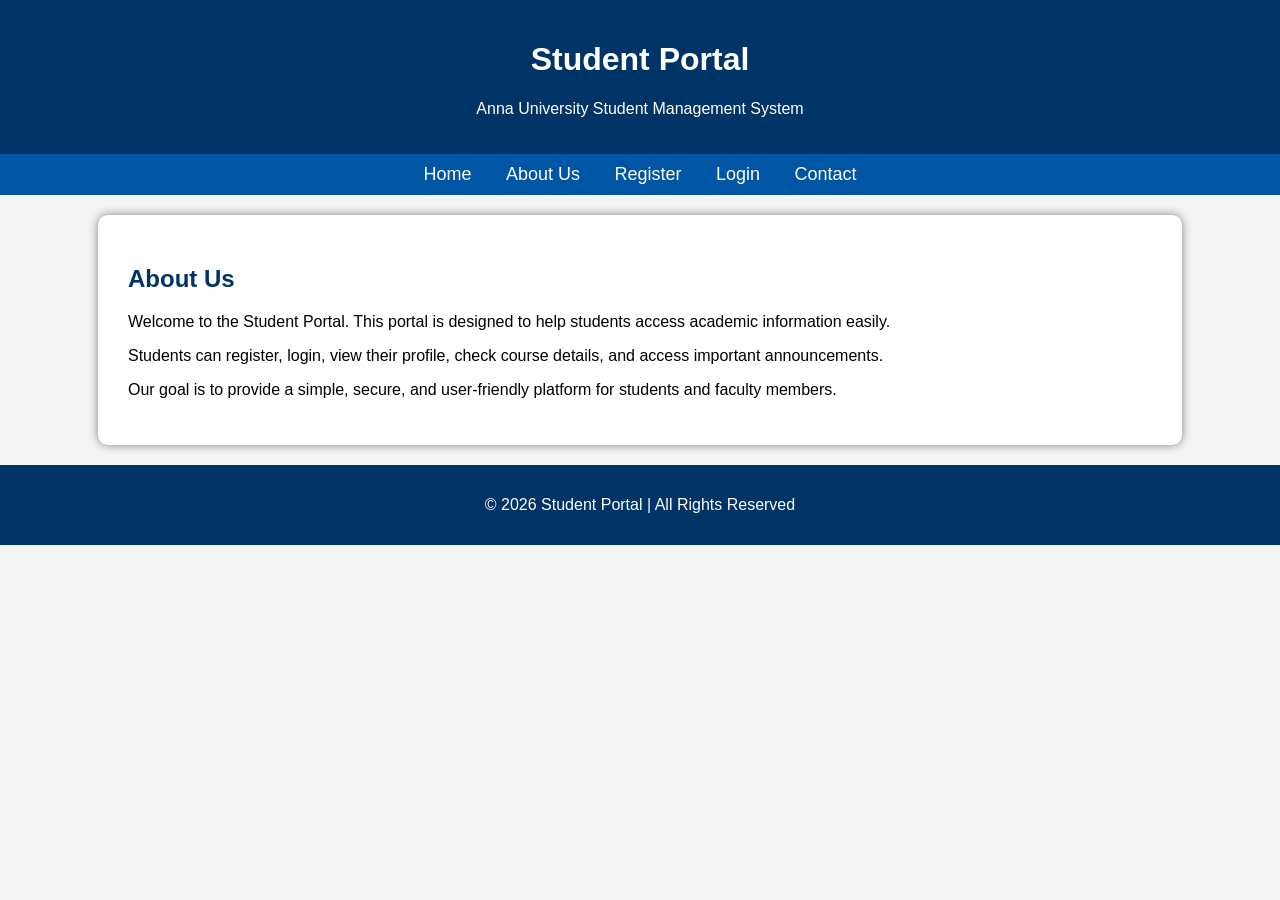
==== about.html @ 0d5e8be3 "Initial commit" ====
<!DOCTYPE html>
<html>
<head>
    <title>About Us - Student Portal</title>
    <style>
        body{
            font-family: Arial, sans-serif;
            margin:0;
            padding:0;
            background:#f4f4f4;
        }

        header{
            background:#003366;
            color:white;
            text-align:center;
            padding:20px;
        }

        nav{
            background:#0055a5;
            padding:10px;
            text-align:center;
        }

        nav a{
            color:white;
            text-decoration:none;
            margin:15px;
            font-size:18px;
        }

        .container{
            width:80%;
            margin:auto;
            background:white;
            padding:30px;
            margin-top:20px;
            border-radius:10px;
            box-shadow:0 0 10px gray;
        }

        h2{
            color:#003366;
        }

        footer{
            background:#003366;
            color:white;
            text-align:center;
            padding:15px;
            margin-top:20px;
        }
    </style>
</head>
<body>

<header>
    <h1>Student Portal</h1>
    <p>Anna University Student Management System</p>
</header>

<nav>
    <a href="index.html">Home</a>
    <a href="about.html">About Us</a>
    <a href="register.html">Register</a>
    <a href="login.html">Login</a>
    <a href="contact.html">Contact</a>
</nav>

<div class="container">
    <h2>About Us</h2>

    <p>
        Welcome to the Student Portal. This portal is designed to help
        students access academic information easily.
    </p>

    <p>
        Students can register, login, view their profile,
        check course details, and access important announcements.
    </p>

    <p>
        Our goal is to provide a simple, secure, and user-friendly
        platform for students and faculty members.
    </p>
</div>

<footer>
    <p>&copy; 2026 Student Portal | All Rights Reserved</p>
</footer>

</body>
</html>
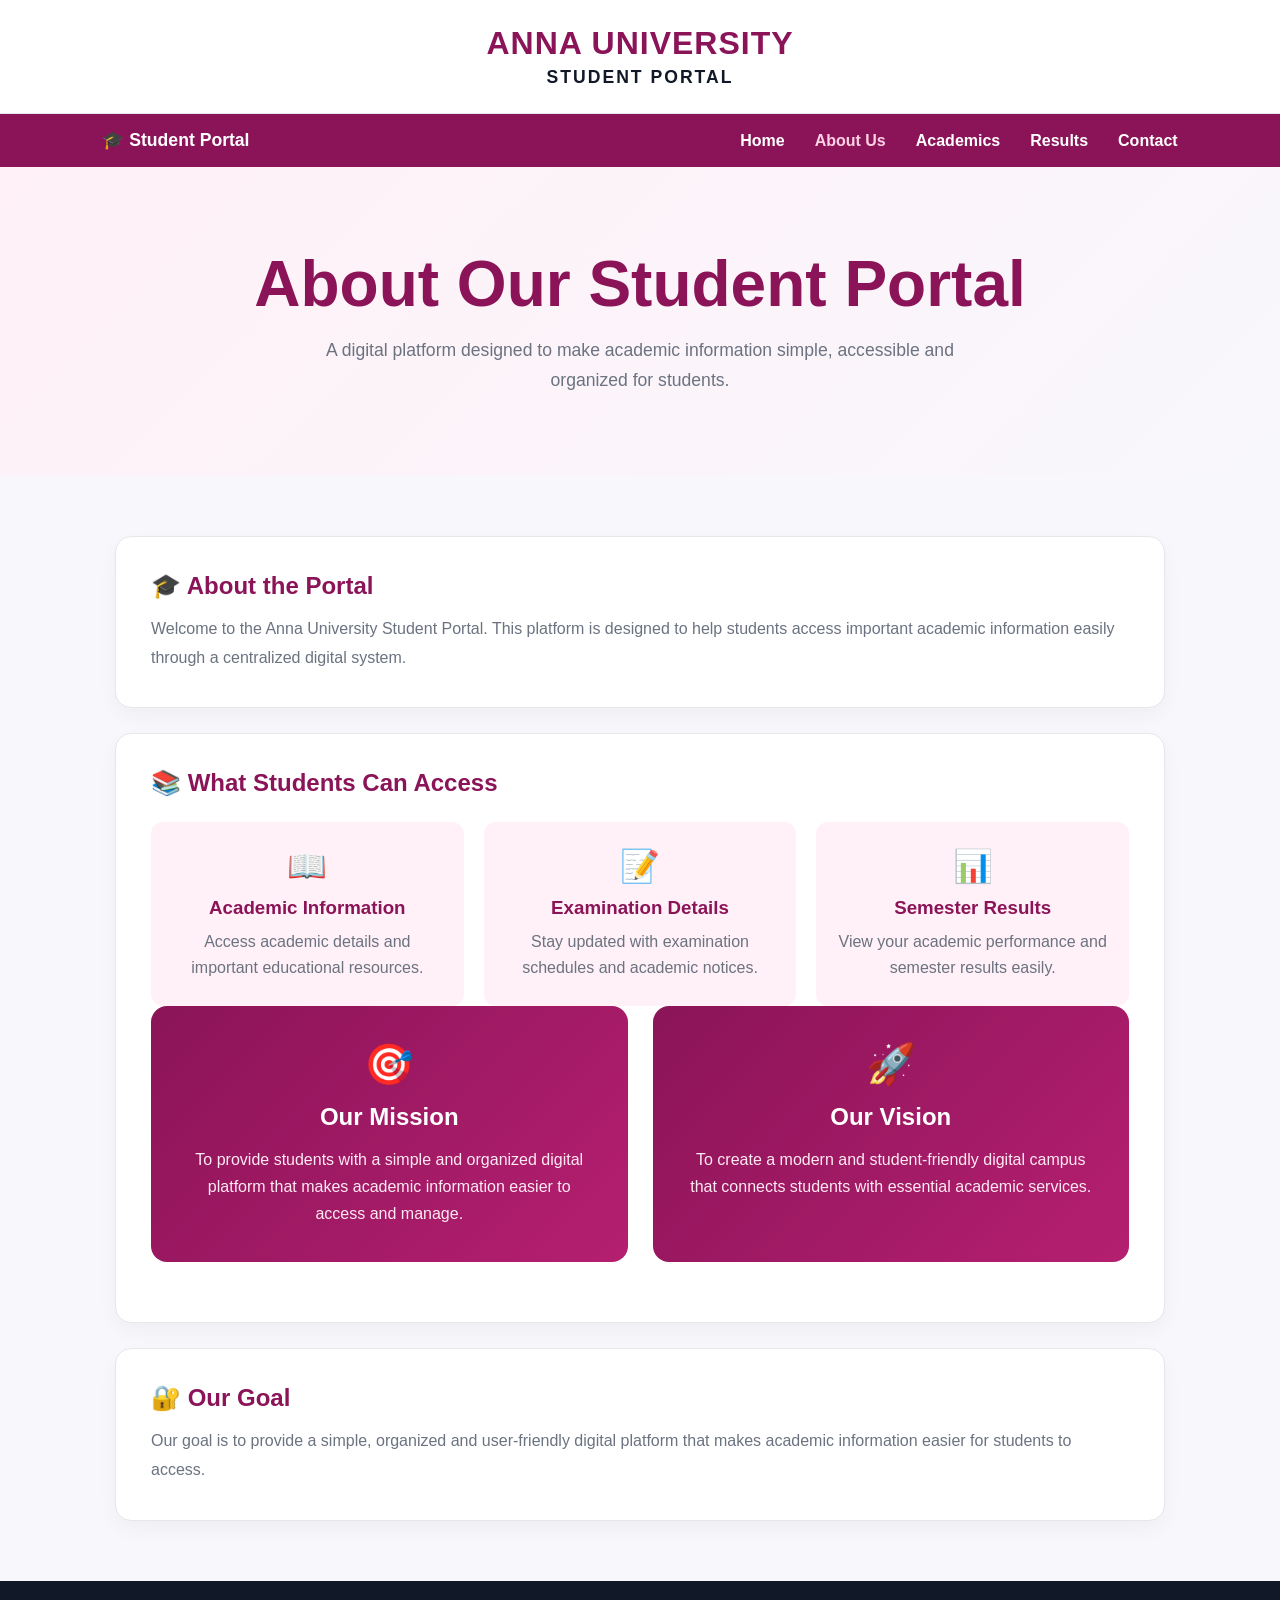
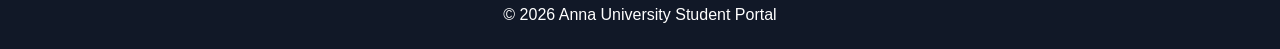
==== commit c4940e3c: "Updated About page UI" ====
--- a/about.html
+++ b/about.html
@@ -1,95 +1,199 @@
 <!DOCTYPE html>
-<html>
+<html lang="en">
+
 <head>
-    <title>About Us - Student Portal</title>
-    <style>
-        body{
-            font-family: Arial, sans-serif;
-            margin:0;
-            padding:0;
-            background:#f4f4f4;
-        }
 
-        header{
-            background:#003366;
-            color:white;
-            text-align:center;
-            padding:20px;
-        }
+    <meta charset="UTF-8">
 
-        nav{
-            background:#0055a5;
-            padding:10px;
-            text-align:center;
-        }
+    <meta name="viewport" content="width=device-width, initial-scale=1.0">
 
-        nav a{
-            color:white;
-            text-decoration:none;
-            margin:15px;
-            font-size:18px;
-        }
+    <title>About Us | Student Portal</title>
 
-        .container{
-            width:80%;
-            margin:auto;
-            background:white;
-            padding:30px;
-            margin-top:20px;
-            border-radius:10px;
-            box-shadow:0 0 10px gray;
-        }
+    <link rel="stylesheet" href="css/about.css">
 
-        h2{
-            color:#003366;
-        }
+</head>
 
-        footer{
-            background:#003366;
-            color:white;
-            text-align:center;
-            padding:15px;
-            margin-top:20px;
-        }
-    </style>
-</head>
 <body>
 
+
 <header>
-    <h1>Student Portal</h1>
-    <p>Anna University Student Management System</p>
+
+    <h1>ANNA UNIVERSITY</h1>
+
+    <h2>STUDENT PORTAL</h2>
+
 </header>
 
+
 <nav>
-    <a href="index.html">Home</a>
-    <a href="about.html">About Us</a>
-    <a href="register.html">Register</a>
-    <a href="login.html">Login</a>
-    <a href="contact.html">Contact</a>
+
+    <div class="nav-logo">
+        🎓 Student Portal
+    </div>
+
+
+    <div class="nav-links">
+
+        <a href="index.html">
+            Home
+        </a>
+
+        <a href="about.html" class="active">
+            About Us
+        </a>
+
+        <a href="academics.html">
+            Academics
+        </a>
+
+        <a href="results.html">
+            Results
+        </a>
+
+        <a href="contact.html">
+            Contact
+        </a>
+
+    </div>
+
 </nav>
 
-<div class="container">
-    <h2>About Us</h2>
+
+<section class="about-hero">
+
+    <h1>About Our Student Portal</h1>
 
     <p>
-        Welcome to the Student Portal. This portal is designed to help
-        students access academic information easily.
+        A digital platform designed to make academic information
+        simple, accessible and organized for students.
     </p>
 
-    <p>
-        Students can register, login, view their profile,
-        check course details, and access important announcements.
-    </p>
+</section>
 
-    <p>
-        Our goal is to provide a simple, secure, and user-friendly
-        platform for students and faculty members.
-    </p>
+
+<main class="about-container">
+
+
+    <div class="about-card">
+
+        <h2>🎓 About the Portal</h2>
+
+        <p>
+            Welcome to the Anna University Student Portal.
+            This platform is designed to help students access
+            important academic information easily through a
+            centralized digital system.
+        </p>
+
+    </div>
+
+
+   <div class="about-card">
+
+    <h2>📚 What Students Can Access</h2>
+
+    <div class="feature-grid">
+
+        <div class="feature-item">
+
+            <div class="feature-icon">📖</div>
+
+            <h3>Academic Information</h3>
+
+            <p>
+                Access academic details and important
+                educational resources.
+            </p>
+
+        </div>
+
+
+        <div class="feature-item">
+
+            <div class="feature-icon">📝</div>
+
+            <h3>Examination Details</h3>
+
+            <p>
+                Stay updated with examination schedules
+                and academic notices.
+            </p>
+
+        </div>
+
+
+        <div class="feature-item">
+
+            <div class="feature-icon">📊</div>
+
+            <h3>Semester Results</h3>
+
+            <p>
+                View your academic performance and
+                semester results easily.
+            </p>
+
+        </div>
+
+    </div>
+    <div class="mission-section">
+
+    <div class="mission-card">
+
+        <div class="mission-icon">🎯</div>
+
+        <h2>Our Mission</h2>
+
+        <p>
+            To provide students with a simple and organized
+            digital platform that makes academic information
+            easier to access and manage.
+        </p>
+
+    </div>
+
+
+    <div class="mission-card">
+
+        <div class="mission-icon">🚀</div>
+
+        <h2>Our Vision</h2>
+
+        <p>
+            To create a modern and student-friendly digital
+            campus that connects students with essential
+            academic services.
+        </p>
+
+    </div>
+
 </div>
 
+</div>
+
+    <div class="about-card">
+
+        <h2>🔐 Our Goal</h2>
+
+        <p>
+            Our goal is to provide a simple, organized and
+            user-friendly digital platform that makes academic
+            information easier for students to access.
+        </p>
+
+    </div>
+
+
+</main>
+
+
 <footer>
-    <p>&copy; 2026 Student Portal | All Rights Reserved</p>
+
+    © 2026 Anna University Student Portal
+
 </footer>
 
+
 </body>
+
 </html>
--- a/css/about.css
+++ b/css/about.css
@@ -0,0 +1,338 @@
+/* =========================
+   GLOBAL RESET
+========================= */
+
+* {
+    margin: 0;
+    padding: 0;
+    box-sizing: border-box;
+}
+
+body {
+    font-family: Arial, sans-serif;
+    background: #f8f7fc;
+    color: #1f2937;
+}
+
+
+/* =========================
+   HEADER
+========================= */
+
+header {
+    background: white;
+    padding: 25px 20px;
+    text-align: center;
+    border-bottom: 1px solid #e5e7eb;
+}
+
+header h1 {
+    color: #8b1458;
+    font-size: 2rem;
+    letter-spacing: 1px;
+}
+
+header h2 {
+    color: #111827;
+    font-size: 1.1rem;
+    margin-top: 5px;
+    letter-spacing: 2px;
+}
+
+
+/* =========================
+   NAVIGATION
+========================= */
+
+nav {
+    background: #8b1458;
+
+    display: flex;
+    justify-content: space-between;
+    align-items: center;
+
+    padding: 16px 8%;
+}
+
+.nav-logo {
+    color: white;
+    font-size: 1.1rem;
+    font-weight: bold;
+}
+
+.nav-links {
+    display: flex;
+    gap: 30px;
+}
+
+.nav-links a {
+    color: white;
+    text-decoration: none;
+    font-weight: bold;
+    position: relative;
+}
+
+.nav-links a::after {
+    content: "";
+
+    position: absolute;
+
+    width: 0;
+    height: 2px;
+
+    background: white;
+
+    left: 0;
+    bottom: -6px;
+
+    transition: width 0.3s ease;
+}
+
+.nav-links a:hover::after {
+    width: 100%;
+}
+
+.nav-links a.active {
+    color: #ffd1e5;
+}
+
+
+/* =========================
+   ABOUT HERO
+========================= */
+
+.about-hero {
+    text-align: center;
+
+    padding: 80px 20px;
+
+    background: linear-gradient(
+        135deg,
+        #fff1f7,
+        #f8f7fc
+    );
+}
+
+.about-hero h1 {
+    color: #8b1458;
+
+    font-size: clamp(2.5rem, 5vw, 4rem);
+
+    margin-bottom: 15px;
+}
+
+.about-hero p {
+    max-width: 650px;
+
+    margin: auto;
+
+    color: #6b7280;
+
+    font-size: 1.1rem;
+    line-height: 1.7;
+}
+
+
+/* =========================
+   CONTENT CONTAINER
+========================= */
+
+.about-container {
+    max-width: 1100px;
+
+    margin: 60px auto;
+
+    padding: 0 25px;
+}
+
+
+/* =========================
+   ABOUT CARDS
+========================= */
+
+.about-card {
+    background: white;
+
+    padding: 35px;
+
+    margin-bottom: 25px;
+
+    border-radius: 16px;
+
+    border: 1px solid #e5e7eb;
+
+    box-shadow: 0 8px 20px rgba(0, 0, 0, 0.04);
+
+    transition: all 0.3s ease;
+}
+
+.about-card:hover {
+    transform: translateY(-5px);
+
+    box-shadow: 0 12px 25px rgba(0, 0, 0, 0.1);
+}
+
+.about-card h2 {
+    color: #8b1458;
+
+    margin-bottom: 15px;
+}
+
+.about-card p {
+    color: #6b7280;
+
+    line-height: 1.8;
+}
+
+
+/* =========================
+   FOOTER
+========================= */
+
+footer {
+    background: #111827;
+
+    color: white;
+
+    text-align: center;
+
+    padding: 25px;
+
+    margin-top: 60px;
+}
+
+
+/* =========================
+   RESPONSIVE DESIGN
+========================= */
+
+@media (max-width: 600px) {
+
+    nav {
+        flex-direction: column;
+        gap: 15px;
+    }
+.feature-grid {
+    grid-template-columns: 1fr;
+}
+.mission-section {
+    grid-template-columns: 1fr;
+}
+    .nav-links {
+        flex-wrap: wrap;
+        justify-content: center;
+        gap: 15px;
+    }
+
+    .about-hero {
+        padding: 60px 20px;
+    }
+
+    .about-card {
+        padding: 25px 20px;
+    }
+
+}
+/* =========================
+   FEATURE GRID
+========================= */
+
+.feature-grid {
+    display: grid;
+
+    grid-template-columns: repeat(3, 1fr);
+
+    gap: 20px;
+
+    margin-top: 25px;
+}
+
+.feature-item {
+    padding: 25px 20px;
+
+    background: #fff1f7;
+
+    border-radius: 12px;
+
+    text-align: center;
+
+    transition: all 0.3s ease;
+}
+
+.feature-item:hover {
+    transform: translateY(-5px);
+
+    box-shadow: 0 8px 18px rgba(0, 0, 0, 0.08);
+}
+
+.feature-icon {
+    font-size: 2rem;
+
+    margin-bottom: 12px;
+}
+
+.feature-item h3 {
+    color: #8b1458;
+
+    margin-bottom: 10px;
+}
+
+.feature-item p {
+    color: #6b7280;
+
+    line-height: 1.6;
+}
+/* =========================
+   MISSION AND VISION
+========================= */
+
+.mission-section {
+    display: grid;
+
+    grid-template-columns: repeat(2, 1fr);
+
+    gap: 25px;
+
+    margin-bottom: 25px;
+}
+
+.mission-card {
+    background: linear-gradient(
+        135deg,
+        #8b1458,
+        #b51f70
+    );
+
+    color: white;
+
+    padding: 35px;
+
+    border-radius: 16px;
+
+    text-align: center;
+
+    transition: all 0.3s ease;
+}
+
+.mission-card:hover {
+    transform: translateY(-6px);
+
+    box-shadow: 0 12px 25px rgba(139, 20, 88, 0.25);
+}
+
+.mission-icon {
+    font-size: 2.5rem;
+
+    margin-bottom: 15px;
+}
+
+.mission-card h2 {
+    color: white;
+    margin-bottom: 15px;
+}
+
+.mission-card p {
+    line-height: 1.7;
+
+    color: #ffeaf3;
+}
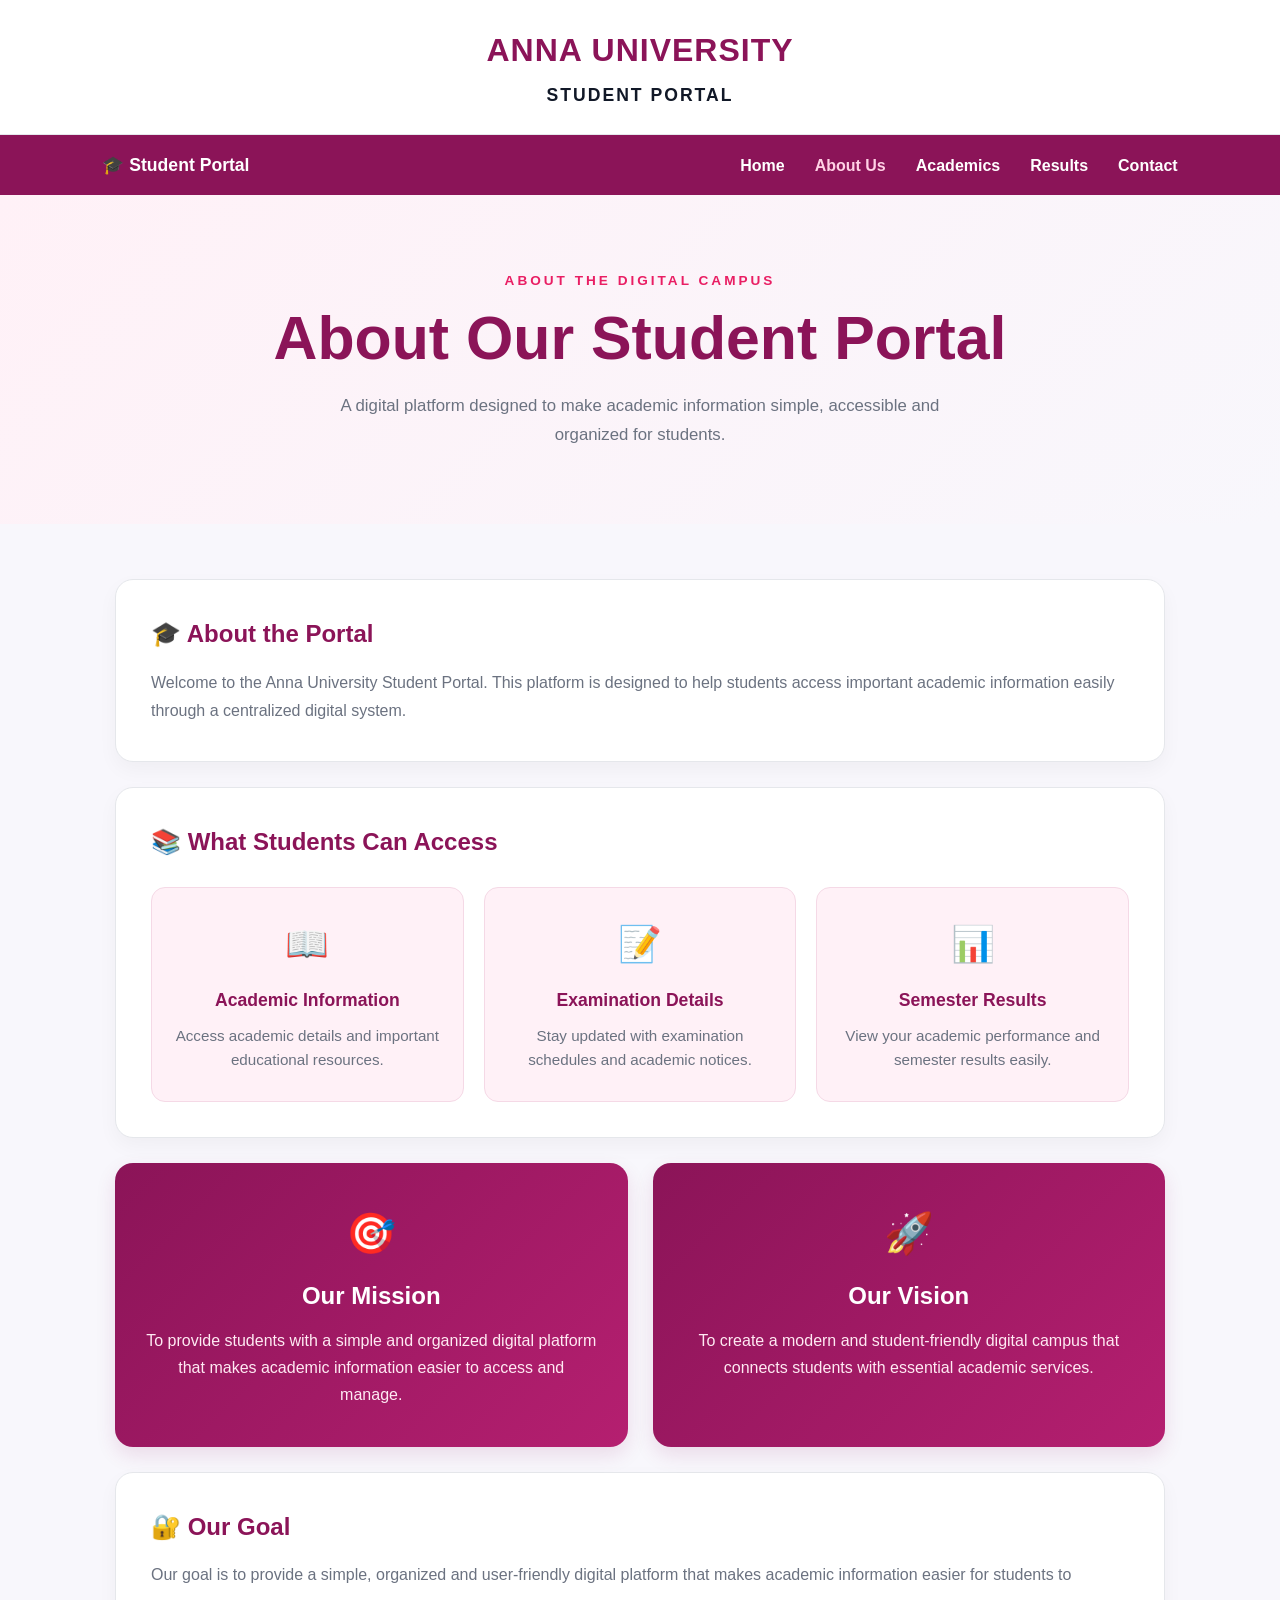
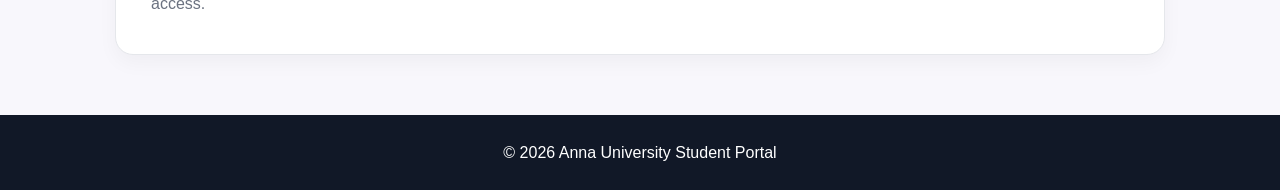
==== commit afde2e95: "Complete student portal with Firebase and responsive UI" ====
--- a/about.html
+++ b/about.html
@@ -14,7 +14,6 @@
 </head>
 
 <body>
-
 
 <header>
 
@@ -31,8 +30,11 @@
         🎓 Student Portal
     </div>
 
-
-    <div class="nav-links">
+    <button class="menu-toggle" id="menuToggle">
+        ☰
+    </button>
+
+    <div class="nav-links" id="navLinks">
 
         <a href="index.html">
             Home
@@ -60,6 +62,8 @@
 
 
 <section class="about-hero">
+
+    <p class="hero-label">ABOUT THE DIGITAL CAMPUS</p>
 
     <h1>About Our Student Portal</h1>
 
@@ -74,7 +78,9 @@
 <main class="about-container">
 
 
-    <div class="about-card">
+    <!-- About Portal -->
+
+    <section class="about-card">
 
         <h2>🎓 About the Portal</h2>
 
@@ -85,93 +91,102 @@
             centralized digital system.
         </p>
 
-    </div>
-
-
-   <div class="about-card">
-
-    <h2>📚 What Students Can Access</h2>
-
-    <div class="feature-grid">
-
-        <div class="feature-item">
-
-            <div class="feature-icon">📖</div>
-
-            <h3>Academic Information</h3>
+    </section>
+
+
+    <!-- Student Features -->
+
+    <section class="about-card">
+
+        <h2>📚 What Students Can Access</h2>
+
+        <div class="feature-grid">
+
+            <div class="feature-item">
+
+                <div class="feature-icon">📖</div>
+
+                <h3>Academic Information</h3>
+
+                <p>
+                    Access academic details and important
+                    educational resources.
+                </p>
+
+            </div>
+
+
+            <div class="feature-item">
+
+                <div class="feature-icon">📝</div>
+
+                <h3>Examination Details</h3>
+
+                <p>
+                    Stay updated with examination schedules
+                    and academic notices.
+                </p>
+
+            </div>
+
+
+            <div class="feature-item">
+
+                <div class="feature-icon">📊</div>
+
+                <h3>Semester Results</h3>
+
+                <p>
+                    View your academic performance and
+                    semester results easily.
+                </p>
+
+            </div>
+
+        </div>
+
+    </section>
+
+
+    <!-- Mission and Vision -->
+
+    <section class="mission-section">
+
+        <div class="mission-card">
+
+            <div class="mission-icon">🎯</div>
+
+            <h2>Our Mission</h2>
 
             <p>
-                Access academic details and important
-                educational resources.
+                To provide students with a simple and organized
+                digital platform that makes academic information
+                easier to access and manage.
             </p>
 
         </div>
 
 
-        <div class="feature-item">
-
-            <div class="feature-icon">📝</div>
-
-            <h3>Examination Details</h3>
+        <div class="mission-card">
+
+            <div class="mission-icon">🚀</div>
+
+            <h2>Our Vision</h2>
 
             <p>
-                Stay updated with examination schedules
-                and academic notices.
+                To create a modern and student-friendly digital
+                campus that connects students with essential
+                academic services.
             </p>
 
         </div>
 
-
-        <div class="feature-item">
-
-            <div class="feature-icon">📊</div>
-
-            <h3>Semester Results</h3>
-
-            <p>
-                View your academic performance and
-                semester results easily.
-            </p>
-
-        </div>
-
-    </div>
-    <div class="mission-section">
-
-    <div class="mission-card">
-
-        <div class="mission-icon">🎯</div>
-
-        <h2>Our Mission</h2>
-
-        <p>
-            To provide students with a simple and organized
-            digital platform that makes academic information
-            easier to access and manage.
-        </p>
-
-    </div>
-
-
-    <div class="mission-card">
-
-        <div class="mission-icon">🚀</div>
-
-        <h2>Our Vision</h2>
-
-        <p>
-            To create a modern and student-friendly digital
-            campus that connects students with essential
-            academic services.
-        </p>
-
-    </div>
-
-</div>
-
-</div>
-
-    <div class="about-card">
+    </section>
+
+
+    <!-- Goal -->
+
+    <section class="about-card goal-card">
 
         <h2>🔐 Our Goal</h2>
 
@@ -181,7 +196,7 @@
             information easier for students to access.
         </p>
 
-    </div>
+    </section>
 
 
 </main>
@@ -194,6 +209,8 @@
 </footer>
 
 
+<script src="js/menu.js"></script>
+
 </body>
 
 </html>
--- a/css/about.css
+++ b/css/about.css
@@ -12,6 +12,7 @@
     font-family: Arial, sans-serif;
     background: #f8f7fc;
     color: #1f2937;
+    line-height: 1.6;
 }
 
 
@@ -98,13 +99,33 @@
 
 
 /* =========================
+   HAMBURGER BUTTON
+========================= */
+
+.menu-toggle {
+    display: none;
+
+    background: transparent;
+    border: none;
+
+    color: white;
+
+    font-size: 28px;
+
+    cursor: pointer;
+
+    padding: 4px 8px;
+}
+
+
+/* =========================
    ABOUT HERO
 ========================= */
 
 .about-hero {
     text-align: center;
 
-    padding: 80px 20px;
+    padding: 75px 20px;
 
     background: linear-gradient(
         135deg,
@@ -113,41 +134,56 @@
     );
 }
 
+.hero-label {
+    color: #e91e63;
+
+    font-size: 0.85rem;
+
+    font-weight: bold;
+
+    letter-spacing: 3px;
+
+    margin-bottom: 12px;
+}
+
 .about-hero h1 {
     color: #8b1458;
 
-    font-size: clamp(2.5rem, 5vw, 4rem);
-
-    margin-bottom: 15px;
-}
-
-.about-hero p {
+    font-size: clamp(2.2rem, 5vw, 3.8rem);
+
+    line-height: 1.15;
+
+    margin-bottom: 18px;
+}
+
+.about-hero > p:last-child {
     max-width: 650px;
 
     margin: auto;
 
     color: #6b7280;
 
-    font-size: 1.1rem;
+    font-size: 1.05rem;
+
     line-height: 1.7;
 }
 
 
 /* =========================
-   CONTENT CONTAINER
+   MAIN CONTAINER
 ========================= */
 
 .about-container {
     max-width: 1100px;
 
-    margin: 60px auto;
+    margin: 55px auto;
 
     padding: 0 25px;
 }
 
 
 /* =========================
-   ABOUT CARDS
+   GENERAL CARDS
 ========================= */
 
 .about-card {
@@ -157,24 +193,18 @@
 
     margin-bottom: 25px;
 
-    border-radius: 16px;
+    border-radius: 18px;
 
     border: 1px solid #e5e7eb;
 
     box-shadow: 0 8px 20px rgba(0, 0, 0, 0.04);
-
-    transition: all 0.3s ease;
-}
-
-.about-card:hover {
-    transform: translateY(-5px);
-
-    box-shadow: 0 12px 25px rgba(0, 0, 0, 0.1);
 }
 
 .about-card h2 {
     color: #8b1458;
 
+    font-size: 1.5rem;
+
     margin-bottom: 15px;
 }
 
@@ -186,54 +216,6 @@
 
 
 /* =========================
-   FOOTER
-========================= */
-
-footer {
-    background: #111827;
-
-    color: white;
-
-    text-align: center;
-
-    padding: 25px;
-
-    margin-top: 60px;
-}
-
-
-/* =========================
-   RESPONSIVE DESIGN
-========================= */
-
-@media (max-width: 600px) {
-
-    nav {
-        flex-direction: column;
-        gap: 15px;
-    }
-.feature-grid {
-    grid-template-columns: 1fr;
-}
-.mission-section {
-    grid-template-columns: 1fr;
-}
-    .nav-links {
-        flex-wrap: wrap;
-        justify-content: center;
-        gap: 15px;
-    }
-
-    .about-hero {
-        padding: 60px 20px;
-    }
-
-    .about-card {
-        padding: 25px 20px;
-    }
-
-}
-/* =========================
    FEATURE GRID
 ========================= */
 
@@ -248,40 +230,49 @@
 }
 
 .feature-item {
-    padding: 25px 20px;
-
     background: #fff1f7;
 
-    border-radius: 12px;
+    padding: 28px 22px;
+
+    border-radius: 14px;
 
     text-align: center;
 
-    transition: all 0.3s ease;
+    border: 1px solid #f5d9e6;
+
+    transition: transform 0.25s ease,
+                box-shadow 0.25s ease;
 }
 
 .feature-item:hover {
-    transform: translateY(-5px);
-
-    box-shadow: 0 8px 18px rgba(0, 0, 0, 0.08);
+    transform: translateY(-4px);
+
+    box-shadow: 0 8px 20px rgba(139, 20, 88, 0.1);
 }
 
 .feature-icon {
-    font-size: 2rem;
-
-    margin-bottom: 12px;
+    font-size: 2.2rem;
+
+    margin-bottom: 14px;
 }
 
 .feature-item h3 {
     color: #8b1458;
 
+    font-size: 1.1rem;
+
     margin-bottom: 10px;
 }
 
 .feature-item p {
     color: #6b7280;
 
+    font-size: 0.95rem;
+
     line-height: 1.6;
 }
+
+
 /* =========================
    MISSION AND VISION
 ========================= */
@@ -305,34 +296,233 @@
 
     color: white;
 
-    padding: 35px;
-
-    border-radius: 16px;
+    padding: 38px 30px;
+
+    border-radius: 18px;
 
     text-align: center;
 
-    transition: all 0.3s ease;
-}
-
-.mission-card:hover {
-    transform: translateY(-6px);
-
-    box-shadow: 0 12px 25px rgba(139, 20, 88, 0.25);
+    box-shadow: 0 8px 20px rgba(139, 20, 88, 0.12);
 }
 
 .mission-icon {
     font-size: 2.5rem;
 
-    margin-bottom: 15px;
+    margin-bottom: 12px;
 }
 
 .mission-card h2 {
     color: white;
-    margin-bottom: 15px;
+
+    margin-bottom: 12px;
 }
 
 .mission-card p {
+    color: #ffeaf3;
+
     line-height: 1.7;
-
-    color: #ffeaf3;
+}
+
+
+/* =========================
+   GOAL
+========================= */
+
+.goal-card {
+    margin-bottom: 0;
+}
+
+
+/* =========================
+   FOOTER
+========================= */
+
+footer {
+    background: #111827;
+
+    color: white;
+
+    text-align: center;
+
+    padding: 25px;
+
+    margin-top: 60px;
+}
+
+
+/* =========================
+   MOBILE
+========================= */
+
+@media (max-width: 600px) {
+
+    /* Header */
+
+    header {
+        padding: 20px 15px;
+    }
+
+    header h1 {
+        font-size: 1.5rem;
+    }
+
+    header h2 {
+        font-size: 0.95rem;
+    }
+
+
+    /* Navigation */
+
+    nav {
+        padding: 14px 18px;
+
+        display: flex;
+
+        flex-direction: row;
+
+        align-items: center;
+
+        justify-content: space-between;
+
+        flex-wrap: wrap;
+    }
+
+    .nav-logo {
+        font-size: 1rem;
+    }
+
+    .menu-toggle {
+        display: block;
+    }
+
+    .nav-links {
+        display: none;
+
+        width: 100%;
+
+        flex-direction: column;
+
+        align-items: center;
+
+        gap: 0;
+
+        margin-top: 12px;
+    }
+
+    .nav-links.show {
+        display: flex;
+    }
+
+    .nav-links a {
+        width: 100%;
+
+        text-align: center;
+
+        padding: 12px;
+
+        border-top: 1px solid rgba(255, 255, 255, 0.15);
+    }
+
+
+    /* Hero */
+
+    .about-hero {
+        padding: 55px 20px;
+    }
+
+    .hero-label {
+        font-size: 0.75rem;
+
+        letter-spacing: 2px;
+    }
+
+    .about-hero h1 {
+        font-size: 2.1rem;
+
+        line-height: 1.2;
+    }
+
+    .about-hero > p:last-child {
+        font-size: 0.95rem;
+    }
+
+
+    /* Container */
+
+    .about-container {
+        margin: 35px auto;
+
+        padding: 0 16px;
+    }
+
+
+    /* General cards */
+
+    .about-card {
+        padding: 25px 20px;
+
+        margin-bottom: 18px;
+
+        border-radius: 15px;
+    }
+
+    .about-card h2 {
+        font-size: 1.3rem;
+    }
+
+
+    /* Features */
+
+    .feature-grid {
+        grid-template-columns: 1fr;
+
+        gap: 14px;
+
+        margin-top: 20px;
+    }
+
+    .feature-item {
+        padding: 24px 18px;
+    }
+
+    .feature-item h3 {
+        font-size: 1.05rem;
+    }
+
+
+    /* Mission + Vision */
+
+    .mission-section {
+        grid-template-columns: 1fr;
+
+        gap: 18px;
+
+        margin-bottom: 18px;
+    }
+
+    .mission-card {
+        padding: 30px 22px;
+
+        border-radius: 15px;
+    }
+
+    .mission-card h2 {
+        font-size: 1.4rem;
+    }
+
+    .mission-card p {
+        font-size: 0.95rem;
+    }
+
+
+    /* Footer */
+
+    footer {
+        padding: 22px 15px;
+
+        font-size: 0.85rem;
+
+        margin-top: 40px;
+    }
+
 }
